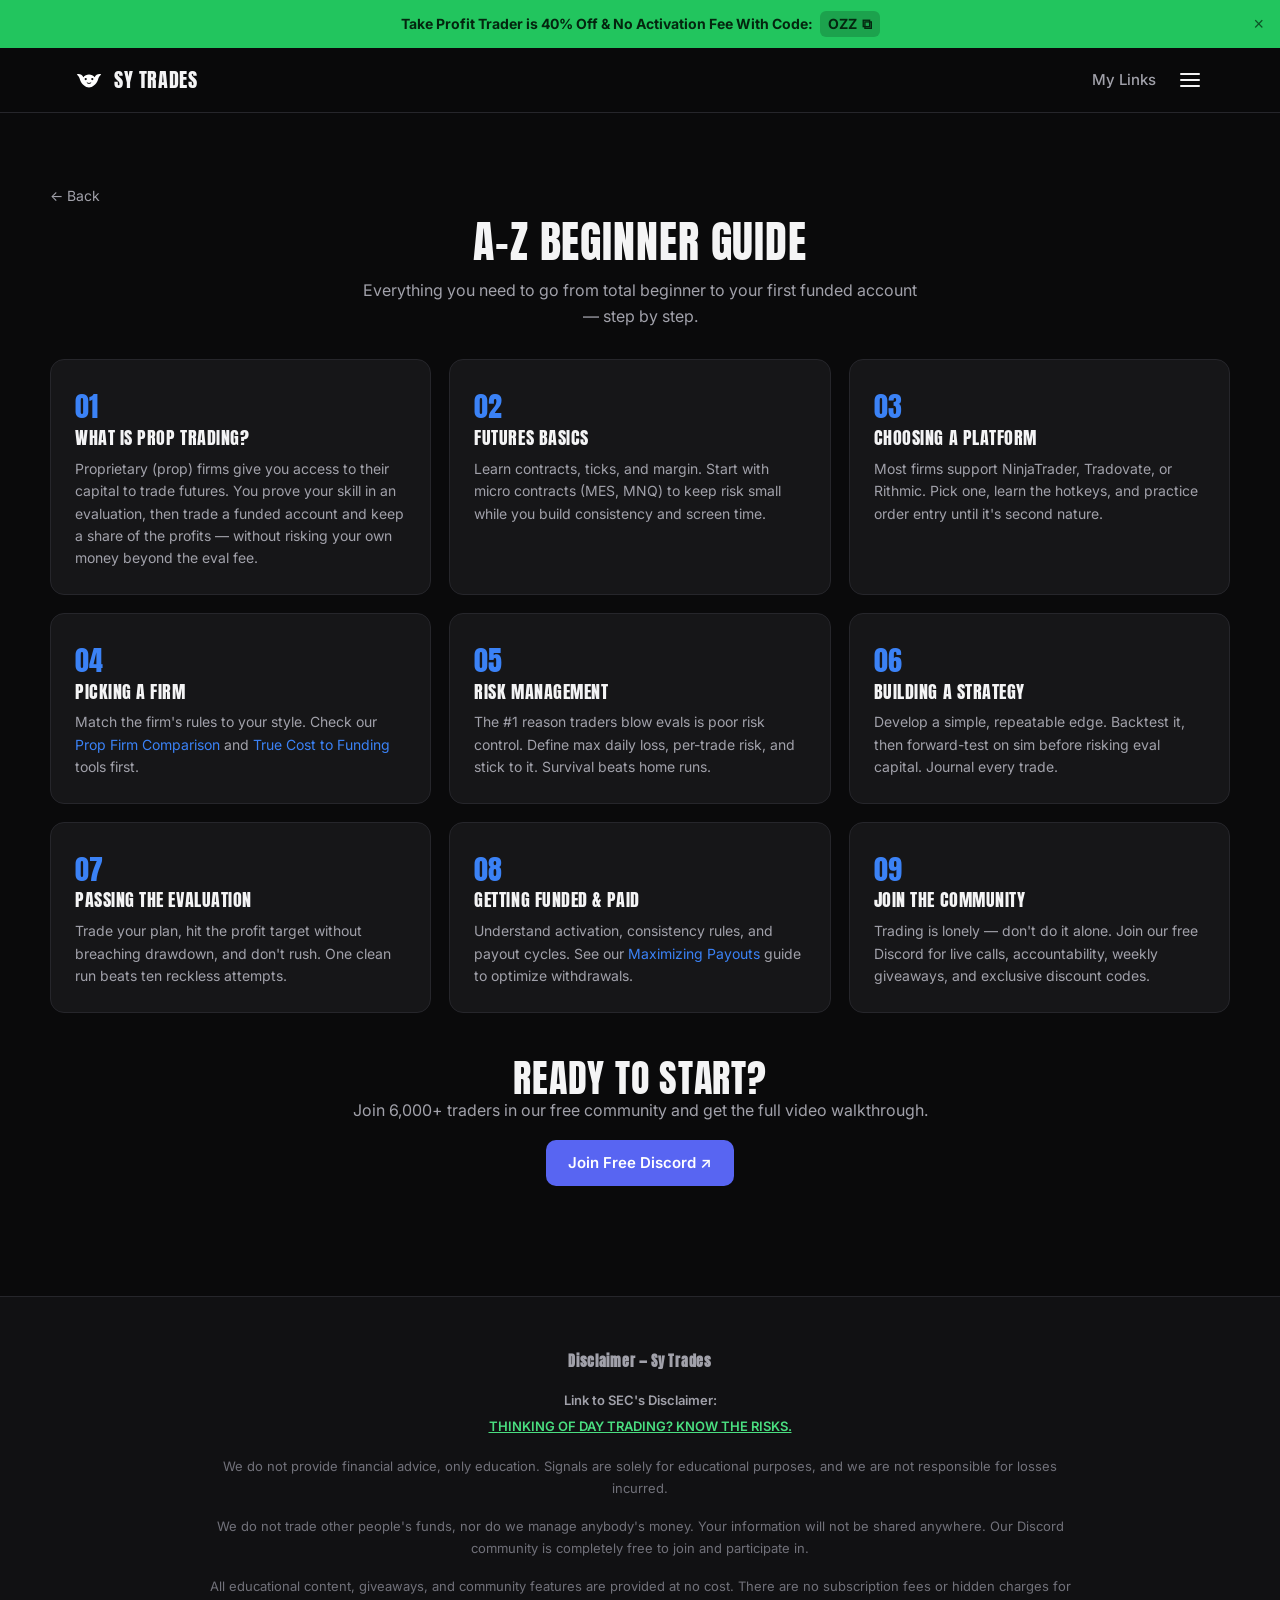
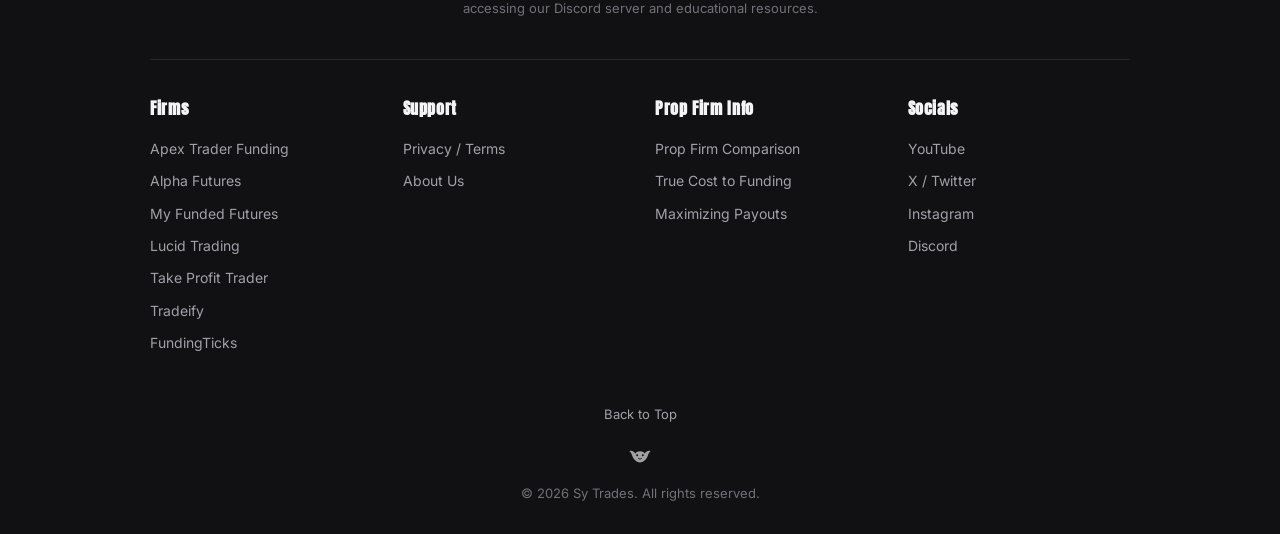
==== beginner-guide.html @ f6730502 "Initial commit: Sy Trades site" ====
<!DOCTYPE html>
<html lang="en">
<head>
<meta charset="UTF-8">
<meta name="viewport" content="width=device-width, initial-scale=1.0">
<title>A-Z Beginner Guide — Sy Trades</title>
<link rel="stylesheet" href="css/styles.css">
</head>
<body>
<div data-banner></div>
<div data-header></div>

<main class="container section">
  <a class="back-link" href="index.html">← Back</a>
  <div class="center" style="margin-bottom:10px;">
    <h1 class="section-title" style="font-size:clamp(28px,5vw,44px);">A-Z Beginner Guide</h1>
    <p class="eyebrow">Everything you need to go from total beginner to your first funded account — step by step.</p>
  </div>

  <div class="guide-grid">
    <div class="guide-item"><div class="num">01</div><h3>What Is Prop Trading?</h3><p>Proprietary (prop) firms give you access to their capital to trade futures. You prove your skill in an evaluation, then trade a funded account and keep a share of the profits — without risking your own money beyond the eval fee.</p></div>
    <div class="guide-item"><div class="num">02</div><h3>Futures Basics</h3><p>Learn contracts, ticks, and margin. Start with micro contracts (MES, MNQ) to keep risk small while you build consistency and screen time.</p></div>
    <div class="guide-item"><div class="num">03</div><h3>Choosing a Platform</h3><p>Most firms support NinjaTrader, Tradovate, or Rithmic. Pick one, learn the hotkeys, and practice order entry until it's second nature.</p></div>
    <div class="guide-item"><div class="num">04</div><h3>Picking a Firm</h3><p>Match the firm's rules to your style. Check our <a href="compare.html" style="color:var(--blue-light)">Prop Firm Comparison</a> and <a href="true-cost.html" style="color:var(--blue-light)">True Cost to Funding</a> tools first.</p></div>
    <div class="guide-item"><div class="num">05</div><h3>Risk Management</h3><p>The #1 reason traders blow evals is poor risk control. Define max daily loss, per-trade risk, and stick to it. Survival beats home runs.</p></div>
    <div class="guide-item"><div class="num">06</div><h3>Building a Strategy</h3><p>Develop a simple, repeatable edge. Backtest it, then forward-test on sim before risking eval capital. Journal every trade.</p></div>
    <div class="guide-item"><div class="num">07</div><h3>Passing the Evaluation</h3><p>Trade your plan, hit the profit target without breaching drawdown, and don't rush. One clean run beats ten reckless attempts.</p></div>
    <div class="guide-item"><div class="num">08</div><h3>Getting Funded & Paid</h3><p>Understand activation, consistency rules, and payout cycles. See our <a href="maximizing-payouts.html" style="color:var(--blue-light)">Maximizing Payouts</a> guide to optimize withdrawals.</p></div>
    <div class="guide-item"><div class="num">09</div><h3>Join the Community</h3><p>Trading is lonely — don't do it alone. Join our free Discord for live calls, accountability, weekly giveaways, and exclusive discount codes.</p></div>
  </div>

  <div class="cta-block" style="margin-top:46px;">
    <h2 class="section-title">Ready to Start?</h2>
    <p>Join 6,000+ traders in our free community and get the full video walkthrough.</p>
    <a class="btn btn-discord" id="joinBtn" target="_blank" rel="noopener">Join Free Discord ↗</a>
  </div>
</main>

<div data-footer></div>

<script src="js/config.js"></script>
<script src="js/data.js"></script>
<script src="js/common.js"></script>
<script>document.getElementById("joinBtn").href = (window.SY_CONFIG&&window.SY_CONFIG.discordInviteUrl)||"#";</script>
</body>
</html>
---- css/styles.css ----
/* ============================================================
   Sy Trades — shared stylesheet
   ============================================================ */
@import url('https://fonts.googleapis.com/css2?family=Anton&family=Inter:wght@400;500;600;700;800&display=swap');

:root {
  --bg: #0a0a0b;
  --bg-2: #111113;
  --card: #161618;
  --card-2: #1c1c1f;
  --card-hover: #202024;
  --border: #26262b;
  --border-light: #313138;
  --text: #f4f4f5;
  --text-dim: #a1a1aa;
  --text-dimmer: #71717a;
  --blue: #2563eb;
  --blue-hover: #1d4ed8;
  --blue-light: #3b82f6;
  --green: #22c55e;
  --green-bg: rgba(34, 197, 94, 0.15);
  --green-text: #4ade80;
  --yellow: #fbbf24;
  --red: #ef4444;
  --radius: 14px;
  --radius-sm: 10px;
  --maxw: 1180px;
}

* { box-sizing: border-box; margin: 0; padding: 0; }

html { scroll-behavior: smooth; }

body {
  font-family: 'Inter', -apple-system, BlinkMacSystemFont, sans-serif;
  background: var(--bg);
  color: var(--text);
  line-height: 1.6;
  -webkit-font-smoothing: antialiased;
  min-height: 100vh;
}

h1, h2, h3, .display {
  font-family: 'Anton', sans-serif;
  font-weight: 400;
  letter-spacing: 0.02em;
  text-transform: uppercase;
  line-height: 1.05;
}

a { color: inherit; text-decoration: none; }

.container { max-width: var(--maxw); margin: 0 auto; padding: 0 24px; }

/* ---------- Promo banner ---------- */
.promo-banner {
  background: var(--green);
  color: #04250f;
  text-align: center;
  font-size: 14px;
  font-weight: 700;
  padding: 11px 40px;
  position: relative;
}
.promo-banner .code-pill {
  background: rgba(0,0,0,0.18);
  border-radius: 6px;
  padding: 2px 8px;
  margin-left: 4px;
  cursor: pointer;
  display: inline-flex;
  align-items: center;
  gap: 5px;
}
.promo-banner .close-banner {
  position: absolute;
  right: 16px;
  top: 50%;
  transform: translateY(-50%);
  cursor: pointer;
  font-size: 18px;
  opacity: 0.7;
  background: none;
  border: none;
  color: inherit;
}
.promo-banner .close-banner:hover { opacity: 1; }

/* ---------- Header / Nav ---------- */
.site-header {
  position: sticky;
  top: 0;
  z-index: 100;
  background: rgba(10,10,11,0.85);
  backdrop-filter: blur(12px);
  border-bottom: 1px solid var(--border);
}
.nav {
  display: flex;
  align-items: center;
  justify-content: space-between;
  height: 64px;
}
.nav-brand { display: flex; align-items: center; gap: 10px; font-family: 'Anton', sans-serif; font-size: 20px; letter-spacing: 0.03em; }
.nav-brand svg { width: 30px; height: 30px; }
.nav-right { display: flex; align-items: center; gap: 18px; }
.nav-links-label { color: var(--text-dim); font-size: 15px; font-weight: 500; }
.menu-btn {
  background: none;
  border: none;
  color: var(--text);
  cursor: pointer;
  display: flex;
  flex-direction: column;
  gap: 4px;
  padding: 6px;
}
.menu-btn span { width: 20px; height: 2px; background: var(--text); display: block; border-radius: 2px; }

/* Dropdown menu */
.menu-dropdown {
  position: absolute;
  top: 60px;
  right: 24px;
  width: 290px;
  background: var(--bg-2);
  border: 1px solid var(--border);
  border-radius: var(--radius);
  overflow: hidden;
  box-shadow: 0 20px 50px rgba(0,0,0,0.6);
  display: none;
}
.menu-dropdown.open { display: block; }
.menu-dropdown a {
  display: flex;
  align-items: center;
  gap: 12px;
  padding: 16px 20px;
  font-size: 16px;
  font-weight: 500;
  border-bottom: 1px solid var(--border);
  transition: background 0.15s;
}
.menu-dropdown a:last-child { border-bottom: none; }
.menu-dropdown a:hover { background: var(--card); }
.menu-dropdown a .ico { width: 20px; text-align: center; }

/* ---------- Buttons ---------- */
.btn {
  display: inline-flex;
  align-items: center;
  justify-content: center;
  gap: 7px;
  background: var(--blue);
  color: #fff;
  font-weight: 600;
  font-size: 15px;
  padding: 11px 22px;
  border-radius: var(--radius-sm);
  border: none;
  cursor: pointer;
  transition: background 0.15s, transform 0.1s;
}
.btn:hover { background: var(--blue-hover); }
.btn:active { transform: translateY(1px); }
.btn-block { width: 100%; }
.btn-ghost { background: var(--card); border: 1px solid var(--border); }
.btn-ghost:hover { background: var(--card-hover); }
.btn-discord { background: #5865f2; }
.btn-discord:hover { background: #4752c4; }
.btn-sm { padding: 8px 16px; font-size: 14px; }
.btn:disabled { opacity: 0.5; cursor: not-allowed; }

/* ---------- Generic sections ---------- */
.section { padding: 70px 0; }
.section-tight { padding: 44px 0; }
.center { text-align: center; }
.eyebrow { color: var(--text-dim); font-size: 16px; max-width: 560px; margin: 14px auto 0; }
h2.section-title { font-size: clamp(26px, 4vw, 38px); }

/* ---------- Footer ---------- */
.site-footer { background: var(--bg-2); border-top: 1px solid var(--border); padding: 54px 0 30px; margin-top: 40px; }
.footer-disclaimer { text-align: center; max-width: 880px; margin: 0 auto 40px; }
.footer-disclaimer h4 { font-family: 'Anton'; font-size: 14px; color: var(--text-dim); letter-spacing: 0.05em; margin-bottom: 14px; }
.footer-disclaimer .sec-link { color: var(--green-text); font-size: 13px; font-weight: 600; text-decoration: underline; }
.footer-disclaimer p { color: var(--text-dimmer); font-size: 13px; margin-top: 16px; line-height: 1.7; }
.footer-cols { display: grid; grid-template-columns: repeat(4, 1fr); gap: 30px; max-width: 980px; margin: 0 auto; padding-top: 36px; border-top: 1px solid var(--border); }
.footer-cols h5 { font-family: 'Anton'; font-size: 16px; letter-spacing: 0.04em; margin-bottom: 16px; }
.footer-cols a { display: block; color: var(--text-dim); font-size: 14px; margin-bottom: 10px; transition: color 0.15s; }
.footer-cols a:hover { color: var(--text); }
.footer-bottom { text-align: center; margin-top: 40px; color: var(--text-dimmer); font-size: 13px; }
.footer-bottom .back-top { display: block; margin-bottom: 18px; color: var(--text-dim); cursor: pointer; }
.footer-logo { width: 26px; height: 26px; margin: 0 auto 14px; opacity: 0.6; }

/* ---------- Hero ---------- */
.hero { text-align: center; padding: 60px 0 50px; position: relative; }
.hero-logo { width: 70px; height: 70px; margin: 0 auto 30px; }
.hero h1 { font-size: clamp(34px, 6vw, 60px); margin-bottom: 18px; }
.hero p { color: var(--text-dim); max-width: 520px; margin: 0 auto 28px; font-size: 17px; }
.hero-arrow { position: absolute; top: 46%; color: var(--text-dimmer); font-size: 28px; cursor: pointer; user-select: none; }
.hero-arrow.left { left: 4%; }
.hero-arrow.right { right: 4%; }

/* ---------- Firm cards (landing) ---------- */
.firm-grid { display: grid; grid-template-columns: repeat(3, 1fr); gap: 18px; margin-top: 36px; }
.firm-grid.row2 { grid-template-columns: repeat(2, 1fr); max-width: 700px; margin-left: auto; margin-right: auto; }
.firm-card {
  background: var(--card);
  border: 1px solid var(--border);
  border-radius: var(--radius);
  padding: 28px 24px;
  text-align: center;
  position: relative;
  transition: border-color 0.15s, transform 0.15s;
}
.firm-card:hover { border-color: var(--border-light); transform: translateY(-3px); }
.firm-card .firm-logo { height: 46px; display: flex; align-items: center; justify-content: center; margin-bottom: 16px; }
.firm-card .firm-logo img, .firm-card .firm-logo svg { max-height: 46px; max-width: 100px; }
.firm-card h3 { font-size: 19px; margin-bottom: 12px; }
.firm-card .badge-off { display: inline-block; background: var(--green-bg); color: var(--green-text); font-weight: 700; font-size: 13px; padding: 4px 12px; border-radius: 20px; margin-bottom: 18px; }
.firm-card .ribbon { position: absolute; top: 14px; right: 14px; background: var(--red); color: #fff; font-size: 11px; font-weight: 700; padding: 3px 10px; border-radius: 14px; }
.firm-card .ribbon.soon { background: #3f3f46; color: var(--text-dim); }

/* ---------- Info cards row ---------- */
.info-grid { display: grid; grid-template-columns: repeat(4, 1fr); gap: 16px; margin-top: 30px; }
.info-card { background: var(--card); border: 1px solid var(--border); border-radius: var(--radius); padding: 24px 20px; text-align: center; }
.info-card .arrow-down { color: var(--text-dimmer); font-size: 20px; margin-bottom: 14px; }
.info-card h4 { font-family: 'Anton'; font-size: 17px; letter-spacing: 0.03em; margin-bottom: 10px; }
.info-card p { color: var(--text-dim); font-size: 13px; margin-bottom: 18px; min-height: 56px; }

/* ---------- Trusted strip ---------- */
.trusted { background: var(--bg-2); border-top: 1px solid var(--border); border-bottom: 1px solid var(--border); }
.trusted-logos { display: flex; align-items: center; justify-content: center; gap: 56px; flex-wrap: wrap; margin-top: 30px; opacity: 0.5; }
.trusted-logos svg, .trusted-logos img { height: 38px; filter: grayscale(1) brightness(1.6); }

/* ---------- Giveaway CTA block ---------- */
.cta-block { text-align: center; max-width: 760px; margin: 0 auto; }
.cta-block p { color: var(--text-dim); margin-bottom: 16px; }
.cta-block .fineprint { color: var(--text-dimmer); font-size: 13px; margin-top: 16px; }

/* ---------- Tabs (giveaway / terms) ---------- */
.tabs { display: inline-flex; background: var(--card); border: 1px solid var(--border); border-radius: 12px; padding: 5px; gap: 4px; }
.tab { padding: 9px 22px; border-radius: 8px; font-weight: 600; font-size: 15px; color: var(--text-dim); cursor: pointer; border: none; background: none; transition: all 0.15s; }
.tab.active { background: var(--blue); color: #fff; }

/* ---------- Info notice ---------- */
.notice {
  display: flex; align-items: center; gap: 12px;
  background: var(--card); border: 1px solid var(--border);
  border-radius: var(--radius); padding: 16px 20px; font-size: 15px;
}
.notice .i { background: var(--blue); color:#fff; width: 26px; height: 26px; border-radius: 50%; display: flex; align-items: center; justify-content: center; font-weight: 700; font-size: 14px; flex-shrink: 0; }

/* ---------- Panel ---------- */
.panel { background: var(--card); border: 1px solid var(--border); border-radius: var(--radius); padding: 24px; }
.panel + .panel { margin-top: 18px; }

/* ---------- Discord connect box ---------- */
.discord-user { display: flex; align-items: center; gap: 14px; }
.discord-user img { width: 46px; height: 46px; border-radius: 50%; border: 2px solid var(--blue); }
.discord-user .du-name { font-weight: 700; }
.discord-user .du-sub { color: var(--text-dim); font-size: 13px; }
.discord-user .du-status { width: 11px; height: 11px; background: var(--green); border-radius: 50%; border: 2px solid var(--card); margin-left: -16px; margin-top: 24px; }
.disconnect-btn { margin-left: auto; color: var(--text-dim); background: none; border: none; cursor: pointer; font-size: 14px; display: flex; gap: 6px; align-items: center; }
.disconnect-btn:hover { color: var(--text); }

.entries-head { text-align: center; border-top: 1px solid var(--border); margin-top: 20px; padding-top: 18px; font-weight: 600; }
.entries-head .count { background: var(--blue); color: #fff; border-radius: 20px; padding: 1px 9px; font-size: 13px; margin-left: 6px; }
.entries-empty { text-align: center; padding: 30px 0 10px; color: var(--text-dimmer); }
.entries-empty .box-ico { width: 46px; height: 46px; border-radius: 50%; background: var(--card-2); display: flex; align-items: center; justify-content: center; margin: 0 auto 14px; }
.entry-row { display:flex; justify-content:space-between; align-items:center; background: var(--card-2); border:1px solid var(--border); border-radius: var(--radius-sm); padding: 12px 16px; margin-top: 10px; text-align:left; }
.entry-row .er-firm { font-weight:700; }
.entry-row .er-meta { color: var(--text-dim); font-size: 13px; }
.entry-row .er-badge { background: var(--green-bg); color: var(--green-text); font-size:12px; font-weight:700; padding:3px 10px; border-radius: 14px; }

/* Firm selector list */
.firm-select-list { }
.firm-select-q { font-weight: 700; font-size: 16px; }
.firm-select-q small { display:block; color: var(--text-dim); font-weight: 400; font-size: 13px; margin-top: 2px; }
.firm-select-item {
  display: flex; align-items: center; gap: 14px;
  padding: 16px 6px; border-top: 1px solid var(--border); cursor: pointer; transition: background 0.12s;
}
.firm-select-item:hover { background: var(--card-2); }
.firm-select-item .fi-logo { width: 34px; height: 34px; border-radius: 8px; background: var(--card-2); display:flex; align-items:center; justify-content:center; overflow:hidden; }
.firm-select-item .fi-logo img { max-width: 26px; max-height: 26px; }
.firm-select-item .fi-name { font-weight: 600; flex: 1; }
.firm-select-item .fi-arrow { color: var(--text-dimmer); }

/* Selected firm header */
.firm-active-head { display:flex; align-items:center; gap:14px; }
.firm-active-head .fa-logo { width:40px; height:40px; border-radius:8px; background: var(--card-2); display:flex; align-items:center; justify-content:center; overflow:hidden; }
.firm-active-head .fa-logo img { max-width:30px; max-height:30px; }
.firm-active-head h3 { font-size: 17px; }
.firm-active-head .fa-sub { color: var(--text-dim); font-size: 13px; }
.firm-active-head .change-btn { margin-left:auto; color: var(--text-dim); background:none; border:none; cursor:pointer; font-size:14px; }
.firm-active-head .change-btn:hover { color: var(--text); }
.firm-instructions { color: var(--text-dim); font-size: 14px; margin: 18px 0; }
.firm-guide-img { width: 100%; border-radius: var(--radius-sm); border: 1px solid var(--border); margin-bottom: 16px; }

/* Entry form */
.form-group { margin-bottom: 16px; }
.form-group label { display:block; font-size: 12px; letter-spacing: 0.04em; text-transform: uppercase; color: var(--text-dim); margin-bottom: 8px; }
.form-control {
  width: 100%; background: var(--card-2); border: 1px solid var(--border-light);
  border-radius: var(--radius-sm); padding: 13px 14px; color: var(--text); font-size: 15px;
  font-family: inherit;
}
.form-control:focus { outline: none; border-color: var(--blue); }
select.form-control { appearance: none; background-image: url("data:image/svg+xml,%3Csvg xmlns='http://www.w3.org/2000/svg' width='12' height='8' viewBox='0 0 12 8'%3E%3Cpath fill='%23a1a1aa' d='M6 8 0 0h12z'/%3E%3C/svg%3E"); background-repeat: no-repeat; background-position: right 14px center; }
.form-actions { display:flex; gap: 12px; justify-content: center; margin-top: 20px; }
.add-entry-btn {
  width: 100%; border: 1px dashed var(--border-light); background: none; color: var(--text);
  padding: 14px; border-radius: var(--radius-sm); cursor: pointer; font-size: 15px; font-weight: 500;
  display:flex; align-items:center; justify-content:center; gap: 8px; transition: background 0.12s;
}
.add-entry-btn:hover { background: var(--card-2); }

.form-msg { text-align:center; font-size: 14px; margin-top: 12px; }
.form-msg.error { color: var(--red); }
.form-msg.success { color: var(--green-text); }

/* Discord join box */
.join-box { text-align:center; }
.join-box p { color: var(--text-dim); margin-bottom: 14px; }

/* ---------- True Cost calculator ---------- */
.size-selector { display:flex; gap: 10px; justify-content:center; flex-wrap: wrap; margin: 26px 0 36px; }
.size-btn { background: var(--card); border: 1px solid var(--border); color: var(--text-dim); font-weight: 700; padding: 11px 22px; border-radius: var(--radius-sm); cursor: pointer; transition: all 0.15s; }
.size-btn.active { background: var(--blue); color: #fff; border-color: var(--blue); box-shadow: 0 0 0 4px rgba(37,99,235,0.18); }
.cost-row {
  display: grid; grid-template-columns: 2fr 1fr 1fr 1.2fr auto auto; align-items: center; gap: 18px;
  background: var(--card); border: 1px solid var(--border); border-radius: var(--radius); padding: 20px 24px; margin-bottom: 14px;
}
.cost-firm { display:flex; align-items:center; gap: 14px; font-weight: 700; font-size: 17px; }
.cost-firm .cf-logo { width: 42px; height: 42px; border-radius: 9px; background: var(--card-2); display:flex; align-items:center; justify-content:center; overflow:hidden; }
.cost-firm .cf-logo img { max-width: 32px; max-height: 32px; }
.cost-col .label { color: var(--text-dim); font-size: 12px; }
.cost-col .val { font-weight: 700; font-size: 17px; margin-top: 2px; }
.cost-col .val.blue { color: var(--blue-light); }
.code-box { display:flex; align-items:center; gap: 10px; background: var(--card-2); border: 1px solid var(--border); border-radius: var(--radius-sm); padding: 8px 12px; }
.code-box .lbl { color: var(--text-dim); font-size: 13px; }
.code-box .code { color: var(--yellow); font-weight: 700; }
.code-box .copy { cursor: pointer; color: var(--text-dim); }
.code-box .off { background: var(--green-bg); color: var(--green-text); font-size: 12px; font-weight: 700; padding: 2px 9px; border-radius: 12px; }

.prose-card { background: var(--card); border: 1px solid var(--border); border-radius: var(--radius); padding: 30px 32px; margin-top: 24px; }
.prose-card h3 { font-family:'Anton'; font-size: 20px; letter-spacing: 0.03em; margin-bottom: 16px; }
.prose-card p { color: var(--text-dim); margin-bottom: 14px; }
.two-col { display:grid; grid-template-columns: 1fr 1fr; gap: 18px; margin-top: 24px; }
.two-col .prose-card { margin-top: 0; }
.two-col .prose-card h3 { font-family:'Inter'; font-weight: 700; text-transform:none; letter-spacing: 0; font-size: 20px; }

/* ---------- Terms ---------- */
.terms-card { background: var(--card); border: 1px solid var(--border); border-radius: var(--radius); padding: 36px 40px; max-width: 760px; margin: 0 auto; }
.terms-card h2 { font-size: 20px; margin-bottom: 24px; }
.terms-card h3 { font-family:'Inter'; font-weight: 700; text-transform:none; letter-spacing:0; font-size: 17px; margin: 24px 0 8px; }
.terms-card p { color: var(--text-dim); font-size: 14px; margin-bottom: 10px; }
.terms-card ul { color: var(--text-dim); font-size: 14px; padding-left: 20px; margin-bottom: 10px; }
.terms-card li { margin-bottom: 8px; }
.terms-updated { text-align:center; color: var(--text-dimmer); font-size: 13px; margin-top: 28px; }

/* ---------- Beginner guide / generic prose page ---------- */
.page-hero { text-align:center; padding: 50px 0 30px; }
.page-hero h1 { font-size: clamp(30px, 5vw, 48px); }
.page-hero p { color: var(--text-dim); max-width: 620px; margin: 16px auto 0; }
.back-link { color: var(--text-dim); font-size: 14px; display:inline-flex; gap:6px; align-items:center; margin-bottom: 10px; }
.guide-grid { display:grid; grid-template-columns: repeat(3, 1fr); gap: 18px; margin-top: 30px; }
.guide-item { background: var(--card); border: 1px solid var(--border); border-radius: var(--radius); padding: 24px; }
.guide-item h3 { font-family:'Anton'; font-size: 18px; letter-spacing: 0.03em; margin-bottom: 10px; }
.guide-item p { color: var(--text-dim); font-size: 14px; }
.guide-item .num { color: var(--blue-light); font-family:'Anton'; font-size: 28px; }

/* ---------- Responsive ---------- */
@media (max-width: 900px) {
  .firm-grid, .info-grid, .guide-grid { grid-template-columns: 1fr 1fr; }
  .footer-cols { grid-template-columns: 1fr 1fr; }
  .two-col { grid-template-columns: 1fr; }
  .cost-row { grid-template-columns: 1fr 1fr; row-gap: 14px; }
  .cost-firm { grid-column: 1 / -1; }
}
@media (max-width: 600px) {
  .firm-grid, .firm-grid.row2, .info-grid, .guide-grid { grid-template-columns: 1fr; }
  .nav-links-label { display: none; }
  .hero-arrow { display:none; }
  .terms-card, .prose-card { padding: 22px; }
}
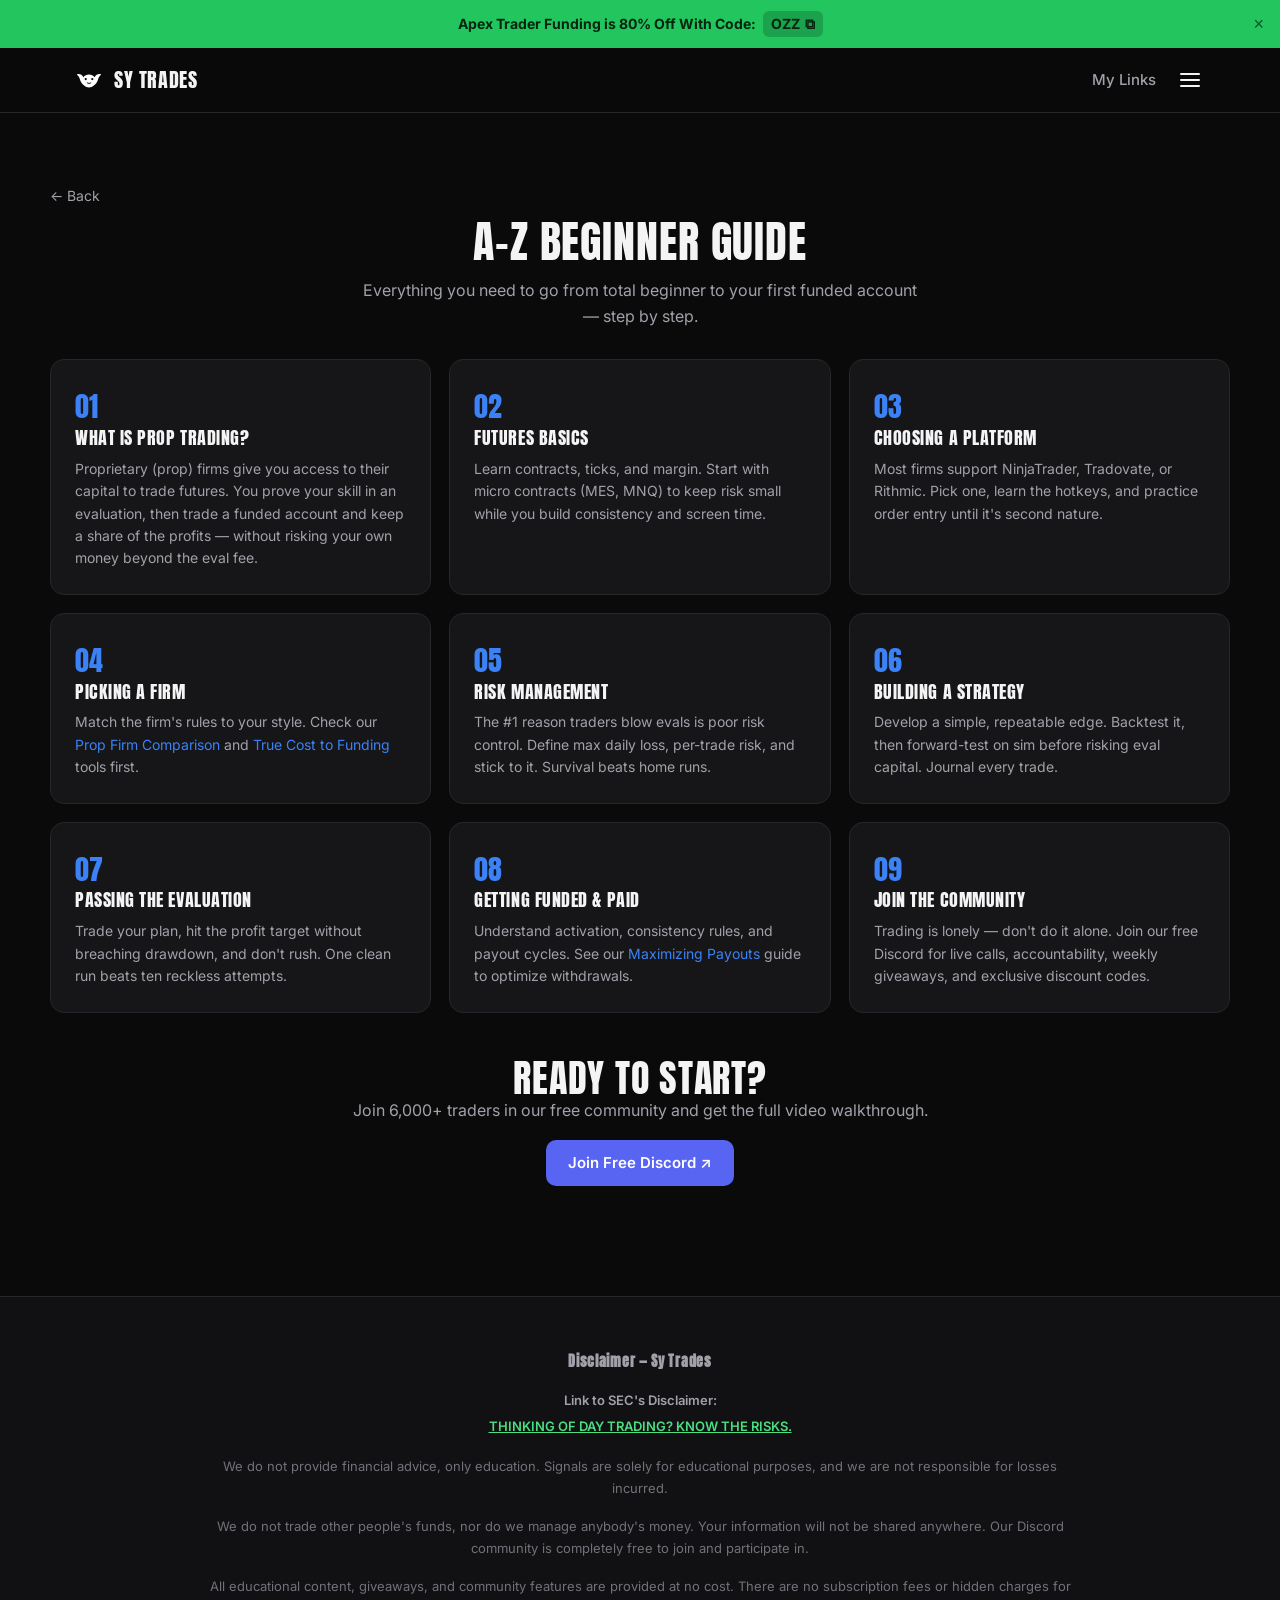
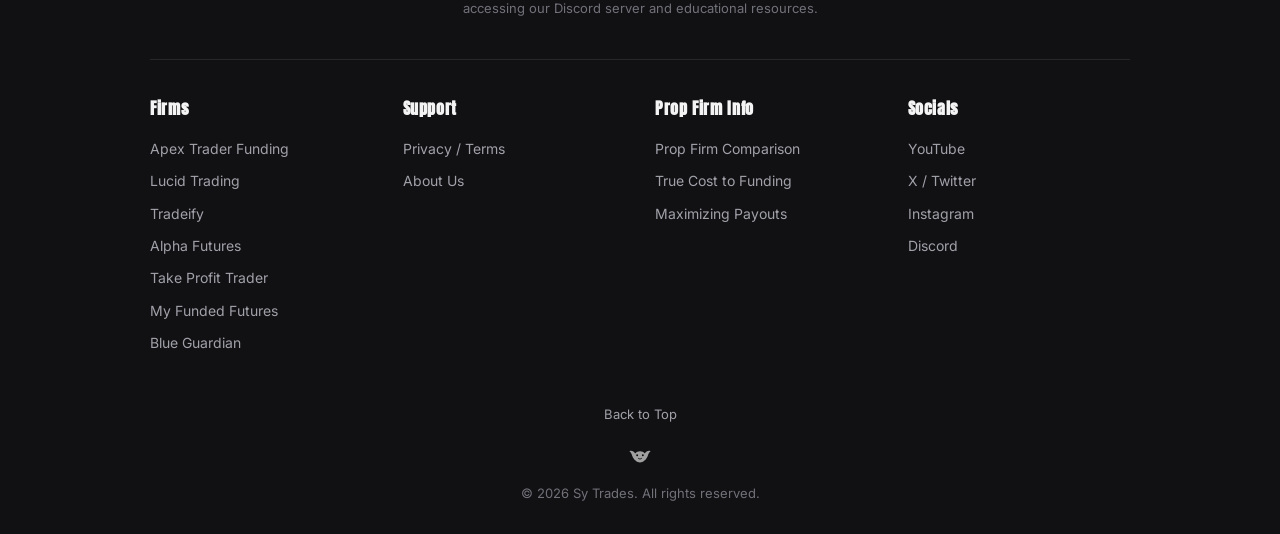
==== commit 1acd0261: "Use pipe separator in page titles Co-Authored-By: Claude Fable 5 <noreply@anthropic.com>" ====
--- a/beginner-guide.html
+++ b/beginner-guide.html
@@ -3,7 +3,7 @@
 <head>
 <meta charset="UTF-8">
 <meta name="viewport" content="width=device-width, initial-scale=1.0">
-<title>A-Z Beginner Guide — Sy Trades</title>
+<title>A-Z Beginner Guide | Sy Trades</title>
 <link rel="stylesheet" href="css/styles.css">
 </head>
 <body>
